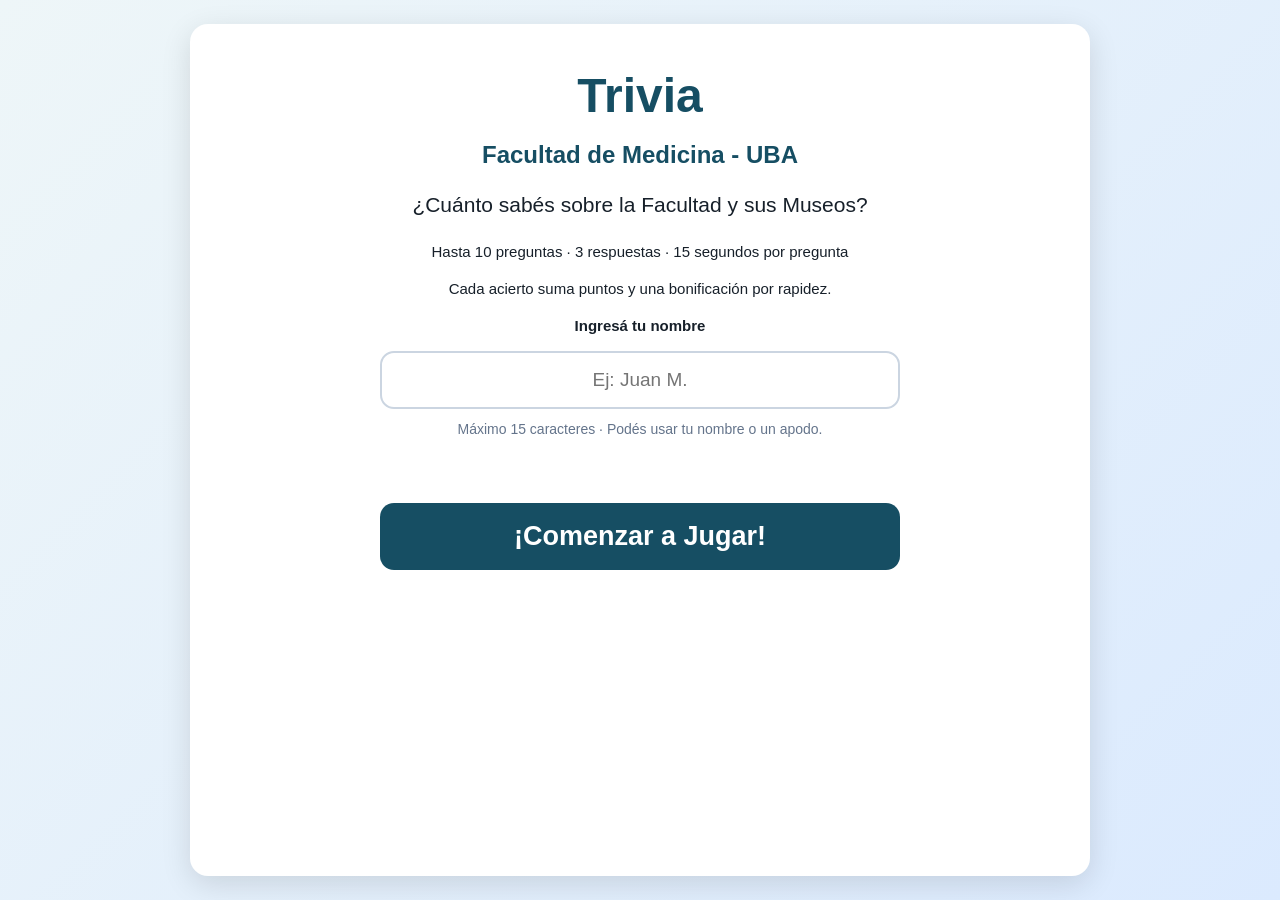
==== index.html @ 9e957a24 "mobil" ====
<!doctype html>
<html lang="es">
  <head>
    <meta charset="UTF-8" />
    <meta name="viewport" content="width=device-width, initial-scale=1.0" />
    <title>Trivia - Facultad de Medicina UBA y sus Museos</title>
    <link rel="stylesheet" href="style.css" />
  </head>
  <body>
    <!-- Pantalla 1: Ingreso de Nombre -->
    <div id="pantalla-inicio" class="pantalla">
      <h1>Trivia</h1>
      <h2><strong>Facultad de Medicina</strong> - UBA</h2>
      <p class="subtitulo">¿Cuánto sabés sobre la Facultad y sus Museos?</p>
      <p class="detalle-juego">
        Hasta 10 preguntas · 3 respuestas · 15 segundos por pregunta
      </p>
      <p class="detalle-juego">
        Cada acierto suma puntos y una bonificación por rapidez.
      </p>
      <p class="etiqueta-nombre"><strong>Ingresá tu nombre</strong></p>

      <input
        type="text"
        id="nombre-jugador"
        placeholder="Ej: Juan M."
        maxlength="15"
        minlength="2"
        autocomplete="nickname"
        aria-describedby="ayuda-nombre mensaje-nombre"
        required
      />
      <p id="ayuda-nombre" class="ayuda-nombre">
        Máximo 15 caracteres · Podés usar tu nombre o un apodo.
      </p>
      <p
        id="mensaje-nombre"
        class="mensaje-nombre"
        role="alert"
        aria-live="polite"
      ></p>
      <br />
      <button id="btn-comenzar">¡Comenzar a Jugar!</button>
    </div>

    <!-- Pantalla 2: El Juego (Oculto al inicio) -->
    <div id="pantalla-juego" class="pantalla" style="display: none">
      <div class="temporizador-pregunta">
        <div
          class="reloj-pregunta"
          role="timer"
          aria-label="Tiempo para responder"
        >
          <span id="tiempo-restante">15</span>
          <span class="unidad-tiempo">s</span>
        </div>
        <div
          class="barra-tiempo-contenedor"
          role="progressbar"
          aria-label="Tiempo restante"
          aria-valuemin="0"
          aria-valuemax="15"
          aria-valuenow="15"
        >
          <div id="barra-tiempo"></div>
        </div>
      </div>

      <div class="caja-pregunta">
        <h2 id="texto-pregunta">Pregunta aquí...</h2>
        <div id="contenedor-imagen">
          <p id="explicacion-texto" style="display: none"></p>
        </div>
        <div id="opciones-container">
          <!-- Los botones de opciones se cargan dinámicamente -->
        </div>
      </div>
      <footer class="pie-juego">
        <span id="info-jugador">Jugador: </span>
        <span id="info-puntaje">Puntaje: 0</span>
      </footer>
    </div>

    <!-- Pantalla 3: Resultado Final (Oculto al inicio) -->
    <div id="pantalla-final" class="pantalla" style="display: none">
      <h2 id="resultado-final"></h2>
      <p id="resultado-categoria"></p>
      <p id="resultado-detalle"></p>
      <p id="resultado-tiempo"></p>
      <p id="estado-guardado" role="status" aria-live="polite"></p>
      <button class="btn-secundario" id="btn-ver-ranking-tiempos-final">
        🏆 Ver Top 10 global
      </button>
    </div>

    <!-- Pantalla 4: Ranking global -->
    <div id="pantalla-ranking-tiempos" class="pantalla" style="display: none">
      <div class="ranking-encabezado">
        <div class="ranking-trofeo" aria-hidden="true">🏆</div>
        <h2>Top 10 global</h2>
        <p class="detalle-juego">Los mejores exploradores de todos los visitantes.</p>
      </div>

      <p id="estado-ranking-global" class="estado-ranking-global" role="status" aria-live="polite"></p>

      <div id="ranking-podio" class="ranking-podio"></div>
      <ol id="lista-ranking-tiempos" class="lista-ranking-global"></ol>

      <button class="btn-secundario" id="btn-volver-ranking-tiempos">
        Volver
      </button>
    </div>

    <script src="preguntas.js"></script>
  </body>
</html>
---- style.css ----
* {
  box-sizing: border-box;
}

:root {
  --azul: #164e63;
  --azul-secundario: #0e7490;
  --fondo: #eef6f8;
  --verde: #16a34a;
  --rojo: #dc2626;
  --gris: #e2e8f0;
  --texto: #17202a;
}

body {
  min-height: 100vh;
  margin: 0;
  padding: 24px 14px;
  background: linear-gradient(135deg, var(--fondo), #dbeafe);
  color: var(--texto);
  font-family: Arial, Helvetica, sans-serif;
}

.pantalla {
  width: min(100%, 900px);
  min-height: calc(100vh - 48px);
  margin: 0 auto;
  padding: clamp(18px, 4vw, 36px);
  border-radius: 18px;
  background: #fff;
  box-shadow: 0 8px 30px rgb(0 0 0 / 12%);
  text-align: center;
}

h1,
.pantalla > h2 {
  margin: 8px 0 18px;
  color: var(--azul);
}

h1 {
  font-size: clamp(30px, 7vw, 48px);
}

.pantalla p {
  font-size: clamp(17px, 3.5vw, 21px);
  line-height: 1.45;
}

.detalle-juego,
.etiqueta-nombre {
  font-size: 15px !important;
}

.etiqueta-nombre {
  margin-bottom: 4px;
}

#nombre-jugador {
  width: min(100%, 520px);
  margin: 10px 0;
  padding: 16px 18px;
  border: 2px solid #cbd5e1;
  border-radius: 14px;
  font: inherit;
  font-size: 19px;
  text-align: center;
}

#nombre-jugador:focus-visible,
button:focus-visible {
  outline: 3px solid #38bdf8;
  outline-offset: 3px;
}

.ayuda-nombre {
  margin: 0 auto 4px !important;
  color: #64748b;
  font-size: 14px !important;
}

.mensaje-nombre {
  width: min(100%, 520px);
  min-height: 22px;
  margin: 6px auto 0 !important;
  padding: 0 8px;
  font-size: 15px !important;
  font-weight: 700;
  line-height: 1.35;
}

.mensaje-nombre.error {
  color: var(--rojo);
}

.mensaje-nombre.exito {
  color: var(--verde);
}

#nombre-jugador:invalid {
  box-shadow: none;
}

button {
  border: 0;
  border-radius: 14px;
  cursor: pointer;
  font-family: inherit;
  touch-action: manipulation;
}

#btn-comenzar {
  display: block;
  width: min(100%, 520px);
  margin: 18px auto;
  padding: 18px 22px;
  background: var(--azul);
  color: #fff;
  font-size: clamp(20px, 4vw, 27px);
  font-weight: 700;
}

#btn-comenzar:hover {
  background: var(--azul-secundario);
}

.btn-secundario {
  display: block;
  width: min(100%, 520px);
  margin: 14px auto;
  padding: 14px 18px;
  background: var(--gris);
  color: var(--azul);
  font-size: 18px;
  font-weight: 700;
}

.btn-secundario:hover {
  background: #cbd5e1;
}

#pantalla-ranking-tiempos {
  max-width: 760px;
}

.ranking-encabezado {
  margin-bottom: 6px;
}

.ranking-trofeo {
  font-size: clamp(42px, 9vw, 64px);
  line-height: 1;
  margin-bottom: 4px;
}

.ranking-encabezado h2 {
  margin-bottom: 6px;
}

.ranking-podio {
  display: grid;
  grid-template-columns: repeat(3, 1fr);
  gap: 12px;
  align-items: end;
  width: min(100%, 700px);
  margin: 18px auto 20px;
}

.tarjeta-podio {
  padding: 16px 10px;
  border: 1px solid var(--gris);
  border-radius: 16px;
  background: #fff;
  box-shadow: 0 5px 16px rgba(0, 0, 0, 0.08);
  text-align: center;
}

.tarjeta-podio.puesto-1 {
  order: 2;
  transform: translateY(-8px);
  border-width: 2px;
}

.tarjeta-podio.puesto-2 {
  order: 1;
}

.tarjeta-podio.puesto-3 {
  order: 3;
}

.podio-medalla {
  font-size: 34px;
  line-height: 1.1;
}

.podio-puesto {
  margin-top: 3px;
  font-size: 12px;
  font-weight: 800;
  text-transform: uppercase;
  letter-spacing: 0.05em;
  opacity: 0.7;
}

.podio-nombre {
  margin-top: 7px;
  font-size: clamp(16px, 3.8vw, 20px);
  font-weight: 800;
  overflow-wrap: anywhere;
}

.podio-puntaje {
  margin-top: 5px;
  font-size: clamp(20px, 4.5vw, 27px);
  font-weight: 900;
}

.podio-detalle {
  margin-top: 3px;
  font-size: 13px;
  opacity: 0.72;
}

.lista-ranking-global {
  width: min(100%, 700px);
  margin: 10px auto 24px;
  padding: 0;
  list-style: none;
  text-align: left;
}

.fila-ranking-global {
  display: grid;
  grid-template-columns: 36px minmax(0, 1fr) auto;
  grid-template-areas:
    "pos nombre puntaje"
    "pos meta meta";
  column-gap: 10px;
  align-items: center;
  margin-bottom: 8px;
  padding: 10px 13px;
  border: 1px solid var(--gris);
  border-radius: 12px;
  background: rgba(255, 255, 255, 0.78);
}

.ranking-posicion {
  grid-area: pos;
  font-size: 19px;
  font-weight: 900;
  text-align: center;
}

.ranking-nombre {
  grid-area: nombre;
  min-width: 0;
  font-size: 17px;
  font-weight: 800;
  overflow-wrap: anywhere;
}

.ranking-puntaje {
  grid-area: puntaje;
  font-size: 17px;
  font-weight: 900;
  white-space: nowrap;
}

.ranking-meta {
  grid-area: meta;
  margin-top: 2px;
  padding-left: 0;
  font-size: 13px;
  opacity: 0.68;
}

@media (max-width: 560px) {
  .ranking-podio {
    gap: 7px;
  }

  .tarjeta-podio {
    padding: 12px 6px;
    border-radius: 12px;
  }

  .podio-medalla {
    font-size: 28px;
  }

  .podio-nombre {
    font-size: 15px;
  }

  .podio-puntaje {
    font-size: 19px;
  }

  .fila-ranking-global {
    grid-template-columns: 30px minmax(0, 1fr) auto;
    padding: 9px 10px;
  }
}

#contenedor-ranking {
  width: min(100%, 520px);
  margin: 30px auto 0;
  padding-top: 18px;
  border-top: 1px solid var(--gris);
  text-align: left;
}

#contenedor-ranking h3 {
  margin: 0 0 12px;
  color: var(--azul);
  font-size: 20px;
}

#lista-ranking {
  margin: 0;
  padding-left: 28px;
  font-size: 17px;
  line-height: 1.8;
}

#pantalla-juego {
  display: flex;
  flex-direction: column;
  align-items: stretch;
}

.temporizador-pregunta {
  display: flex;
  align-items: center;
  gap: 16px;
  margin-bottom: 18px;
}

.reloj-pregunta {
  display: flex;
  flex: 0 0 68px;
  width: 68px;
  height: 68px;
  align-items: center;
  justify-content: center;
  border: 3px solid var(--azul-secundario);
  border-radius: 50%;
  color: var(--azul);
  font-size: 27px;
  font-weight: 700;
  font-variant-numeric: tabular-nums;
  transition:
    border-color 150ms ease,
    color 150ms ease;
}

.unidad-tiempo {
  margin-left: 2px;
  font-size: 13px;
}

.reloj-pregunta.reloj-urgente {
  border-color: var(--rojo);
  color: var(--rojo);
}

.barra-tiempo-contenedor {
  flex: 1;
  min-width: 0;
  height: 14px;
  margin: 0;
  overflow: hidden;
  border: 1px solid #cbd5e1;
  border-radius: 999px;
  background: #e2e8f0;
}

#barra-tiempo {
  width: 100%;
  height: 100%;
  border-radius: inherit;
  background: var(--verde);
  transition:
    width 50ms linear,
    background-color 250ms ease;
}

.reloj-pregunta.reloj-urgente ~ .barra-tiempo-contenedor #barra-tiempo {
  background: var(--rojo);
}

.pie-juego {
  display: flex;
  justify-content: space-between;
  gap: 12px;
  margin-top: auto;
  padding-top: 18px;
  border-top: 1px solid var(--gris);
  color: var(--azul);
  font-size: clamp(17px, 4vw, 22px);
  font-weight: 700;
  text-align: left;
}

.caja-pregunta {
  padding-top: 10px;
}

#texto-pregunta {
  margin: 20px 0;
  font-size: clamp(24px, 5vw, 35px);
  line-height: 1.25;
}

#contenedor-imagen {
  display: flex;
  position: relative;
  min-height: 170px;
  max-height: 300px;
  margin: 16px 0;
  align-items: center;
  justify-content: center;
  overflow: hidden;
  border-radius: 18px;
  background: #e2e8f0;
}

#contenedor-imagen:not(.con-imagen):not(.toast-sin-imagen) {
  display: none;
}

#contenedor-imagen img {
  width: 100%;
  max-width: 100%;
  max-height: 300px !important;
  margin: 0 !important;
  object-fit: contain;
}

#opciones-container {
  display: grid;
  grid-template-columns: 1fr;
  gap: 14px;
}

.btn-opcion {
  width: 100%;
  min-height: 72px;
  padding: 17px;
  background: var(--gris);
  color: var(--texto);
  font-size: clamp(18px, 4vw, 24px);
  font-weight: 700;
  text-align: left;
  transition:
    background-color 150ms ease,
    color 150ms ease;
}

.btn-opcion:not(:disabled):hover {
  background: #cbd5e1;
}

.btn-opcion:disabled {
  cursor: default;
}

#explicacion-texto {
  position: absolute;
  z-index: 1;
  right: 12px;
  bottom: 12px;
  left: 12px;
  max-height: calc(100% - 16px);
  margin: 0;
  overflow-y: auto;
  padding: 10px 14px;
  border: 2px solid #f59e0b;
  border-left-width: 8px;
  border-radius: 14px;
  background: rgb(255 251 235 / 96%);
  box-shadow: 0 4px 14px rgb(0 0 0 / 28%);
  backdrop-filter: blur(6px);
  color: #713f12;
  font-size: clamp(15px, 3vw, 18px);
  font-weight: 600;
  line-height: 1.4;
  text-align: left;
}

#explicacion-texto::before {
  display: block;
  margin-bottom: 6px;
  color: #92400e;
  content: "💡 Explicación";
  font-size: 17px;
  font-weight: 700;
}

#resultado-final {
  width: min(100%, 680px);
  margin: 24px auto;
  color: var(--azul);
  font-size: clamp(25px, 5vw, 38px);
  font-weight: 700;
  line-height: 1.35;
}

#resultado-categoria {
  margin: 0 auto 12px;
  color: var(--azul-secundario);
  font-size: clamp(18px, 4vw, 23px);
  font-weight: 700;
}

#resultado-detalle {
  width: min(100%, 720px);
  margin: 0 auto 16px;
  padding: 16px 20px;
  border: 2px solid #a78bfa;
  border-radius: 16px;
  background: linear-gradient(135deg, #ede9fe, #ddd6fe);
  color: #4c1d95;
  font-size: clamp(18px, 4vw, 22px);
  font-weight: 800;
  box-shadow: 0 8px 20px rgb(109 40 217 / 12%);
}

#resultado-tiempo {
  margin: 0 auto 20px;
  color: var(--azul);
  font-size: clamp(18px, 4vw, 22px);
  font-weight: 700;
}

@media (min-width: 650px) {
  #opciones-container {
    grid-template-columns: 1fr 1fr;
  }

  .btn-opcion:last-child {
    grid-column: 1 / -1;
  }
}

@media (max-width: 600px) {
  body {
    min-height: 100dvh;
    padding: 6px 8px;
  }

  .pantalla {
    min-height: calc(100vh - 12px);
    min-height: calc(100dvh - 12px);
    padding: 12px 10px;
  }

  #pantalla-juego {
    height: calc(100vh - 12px);
    height: calc(100dvh - 12px);
    min-height: 0;
    overflow: hidden;
    padding: 8px;
  }

  .temporizador-pregunta {
    flex: 0 0 auto;
    gap: 8px;
    margin-bottom: 4px;
  }

  .reloj-pregunta {
    flex-basis: 42px;
    width: 42px;
    height: 42px;
    border-width: 2px;
    font-size: 18px;
  }

  .caja-pregunta {
    display: flex;
    flex: 1 1 auto;
    min-height: 0;
    flex-direction: column;
    padding-top: 0;
  }

  #texto-pregunta {
    flex: 0 0 auto;
    margin: 4px 0 6px;
    font-size: clamp(18px, 4.5vw, 24px);
    line-height: 1.15;
  }

  #contenedor-imagen {
    flex: 1 1 110px;
    height: auto;
    min-height: 90px;
    max-height: none;
    margin: 0 0 6px;
  }

  #contenedor-imagen img {
    max-height: calc(100% - 8px) !important;
  }

  #explicacion-texto {
    right: 6px;
    bottom: 6px;
    left: 6px;
    padding: 8px 10px;
    font-size: 15px;
    line-height: 1.3;
  }

  #opciones-container {
    flex: 0 0 auto;
    grid-template-columns: 1fr 1fr;
    gap: 6px;
  }

  .btn-opcion:last-child {
    grid-column: 1 / -1;
  }

  .btn-opcion {
    min-height: 44px;
    padding: 8px 10px;
    font-size: clamp(14px, 3.8vw, 18px);
  }

  .pie-juego {
    flex: 0 0 auto;
    margin-top: 4px;
    padding-top: 6px;
    font-size: 14px;
  }
}

@media (max-width: 600px) and (max-height: 700px) {
  #contenedor-imagen {
    min-height: 72px;
    flex-basis: 72px;
  }

  .btn-opcion {
    min-height: 40px;
    padding: 6px 8px;
  }

  #texto-pregunta {
    font-size: clamp(17px, 4vw, 21px);
  }
}

.estado-ranking-global {
  min-height: 1.5em;
  margin: 8px 0 12px;
  font-size: 0.95rem;
  opacity: 0.85;
}
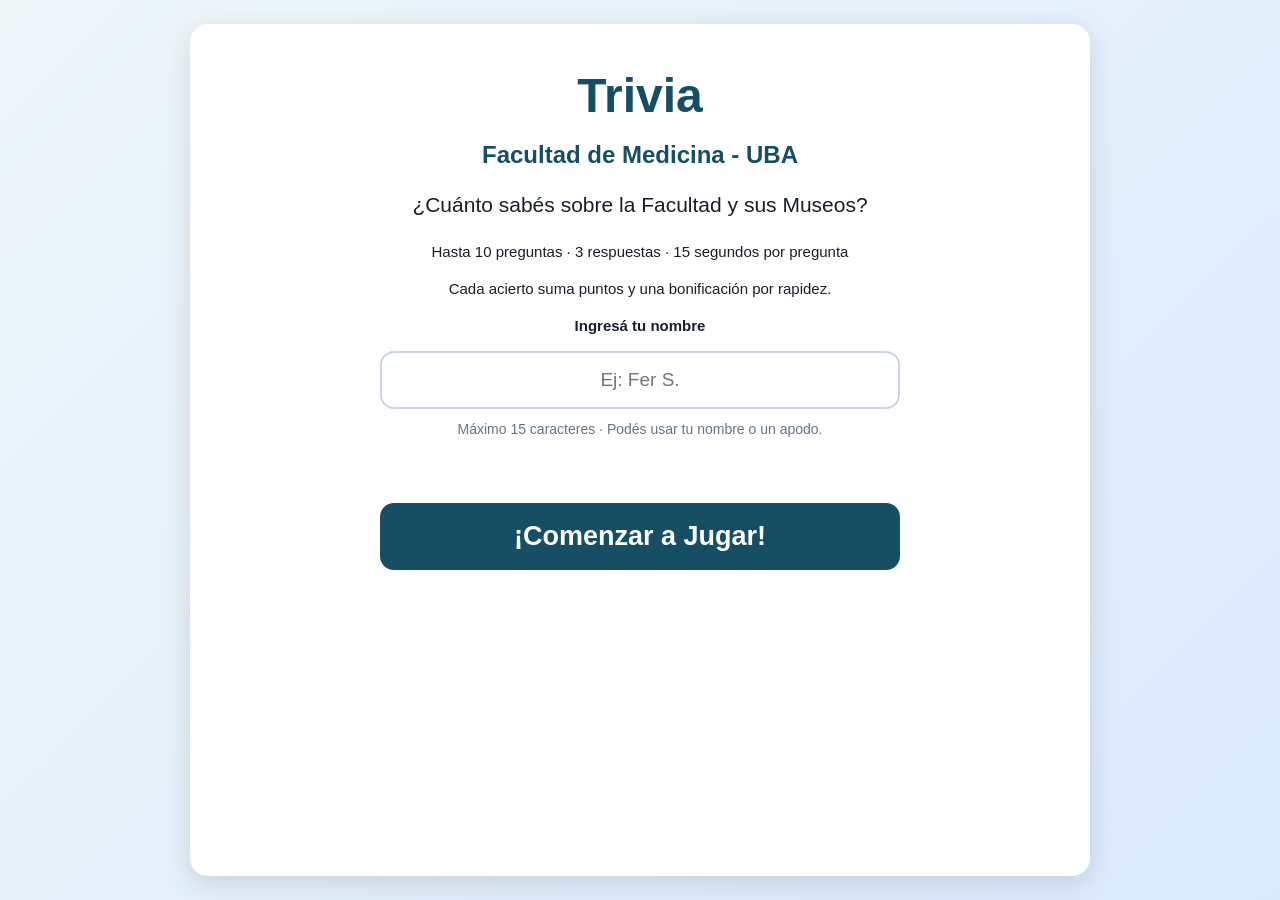
==== commit b31ba3bc: "nombre" ====
--- a/index.html
+++ b/index.html
@@ -23,7 +23,7 @@
       <input
         type="text"
         id="nombre-jugador"
-        placeholder="Ej: Juan M."
+        placeholder="Ej: Fer S."
         maxlength="15"
         minlength="2"
         autocomplete="nickname"
@@ -98,10 +98,17 @@
       <div class="ranking-encabezado">
         <div class="ranking-trofeo" aria-hidden="true">🏆</div>
         <h2>Top 10 global</h2>
-        <p class="detalle-juego">Los mejores exploradores de todos los visitantes.</p>
+        <p class="detalle-juego">
+          Los mejores exploradores de todos los visitantes.
+        </p>
       </div>
 
-      <p id="estado-ranking-global" class="estado-ranking-global" role="status" aria-live="polite"></p>
+      <p
+        id="estado-ranking-global"
+        class="estado-ranking-global"
+        role="status"
+        aria-live="polite"
+      ></p>
 
       <div id="ranking-podio" class="ranking-podio"></div>
       <ol id="lista-ranking-tiempos" class="lista-ranking-global"></ol>
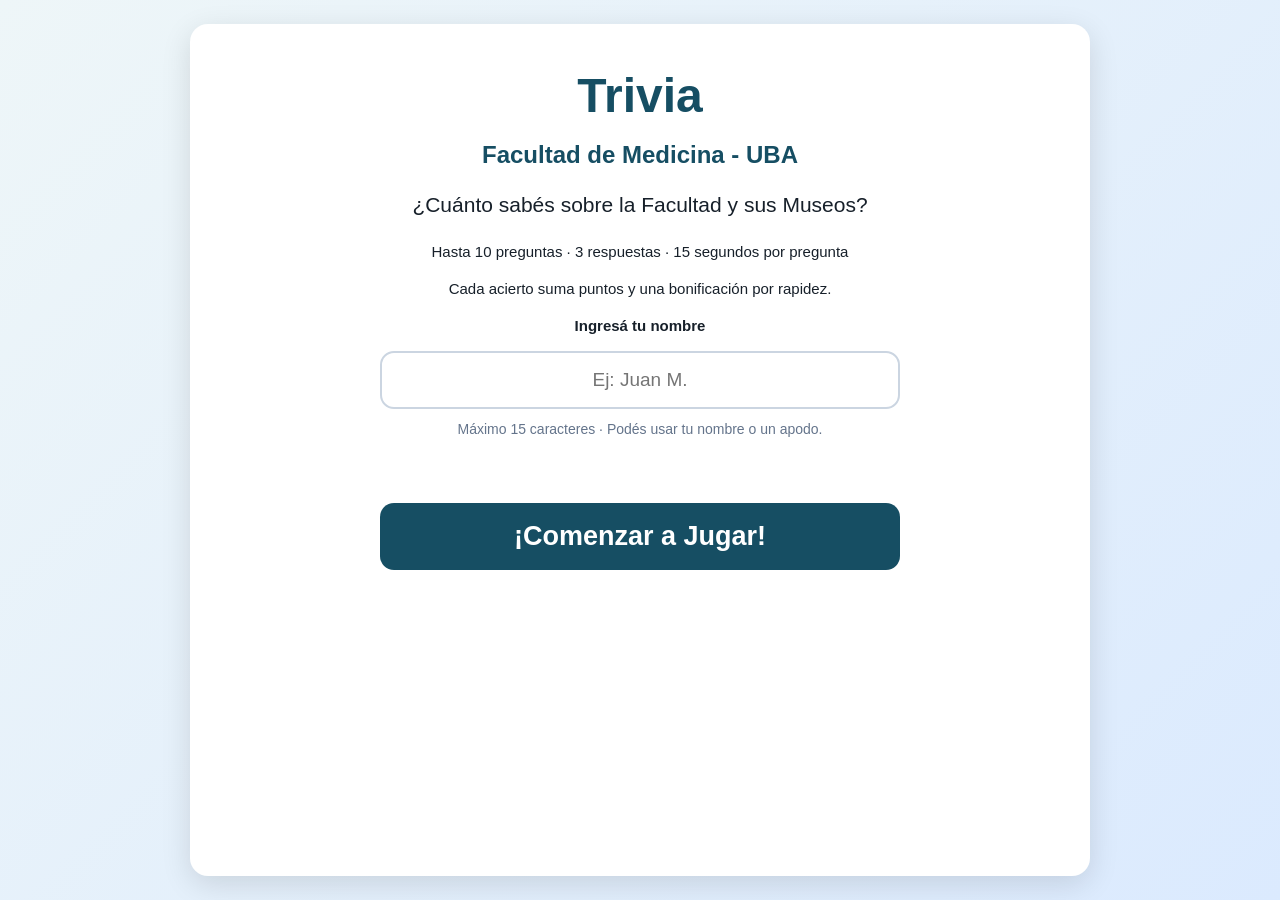
==== commit ebd8a0c9: "subi la publicidad" ====
--- a/index.html
+++ b/index.html
@@ -23,7 +23,7 @@
       <input
         type="text"
         id="nombre-jugador"
-        placeholder="Ej: Fer S."
+        placeholder="Ej: Juan M."
         maxlength="15"
         minlength="2"
         autocomplete="nickname"
@@ -98,17 +98,10 @@
       <div class="ranking-encabezado">
         <div class="ranking-trofeo" aria-hidden="true">🏆</div>
         <h2>Top 10 global</h2>
-        <p class="detalle-juego">
-          Los mejores exploradores de todos los visitantes.
-        </p>
+        <p class="detalle-juego">Los mejores exploradores de todos los visitantes.</p>
       </div>
 
-      <p
-        id="estado-ranking-global"
-        class="estado-ranking-global"
-        role="status"
-        aria-live="polite"
-      ></p>
+      <p id="estado-ranking-global" class="estado-ranking-global" role="status" aria-live="polite"></p>
 
       <div id="ranking-podio" class="ranking-podio"></div>
       <ol id="lista-ranking-tiempos" class="lista-ranking-global"></ol>
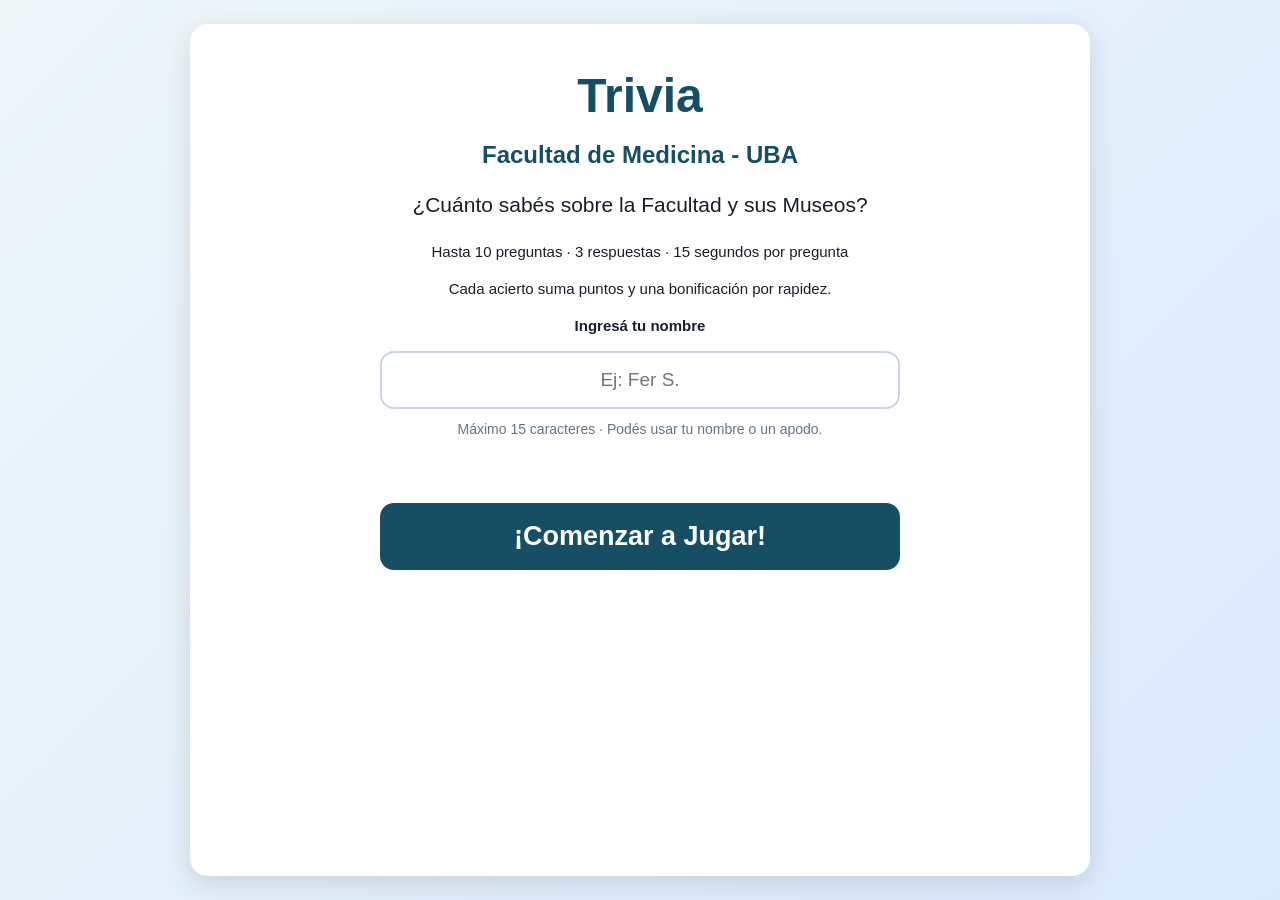
==== commit 6398202f: "Fer" ====
--- a/index.html
+++ b/index.html
@@ -23,7 +23,7 @@
       <input
         type="text"
         id="nombre-jugador"
-        placeholder="Ej: Juan M."
+        placeholder="Ej: Fer S."
         maxlength="15"
         minlength="2"
         autocomplete="nickname"
@@ -98,10 +98,17 @@
       <div class="ranking-encabezado">
         <div class="ranking-trofeo" aria-hidden="true">🏆</div>
         <h2>Top 10 global</h2>
-        <p class="detalle-juego">Los mejores exploradores de todos los visitantes.</p>
+        <p class="detalle-juego">
+          Los mejores exploradores de todos los visitantes.
+        </p>
       </div>
 
-      <p id="estado-ranking-global" class="estado-ranking-global" role="status" aria-live="polite"></p>
+      <p
+        id="estado-ranking-global"
+        class="estado-ranking-global"
+        role="status"
+        aria-live="polite"
+      ></p>
 
       <div id="ranking-podio" class="ranking-podio"></div>
       <ol id="lista-ranking-tiempos" class="lista-ranking-global"></ol>
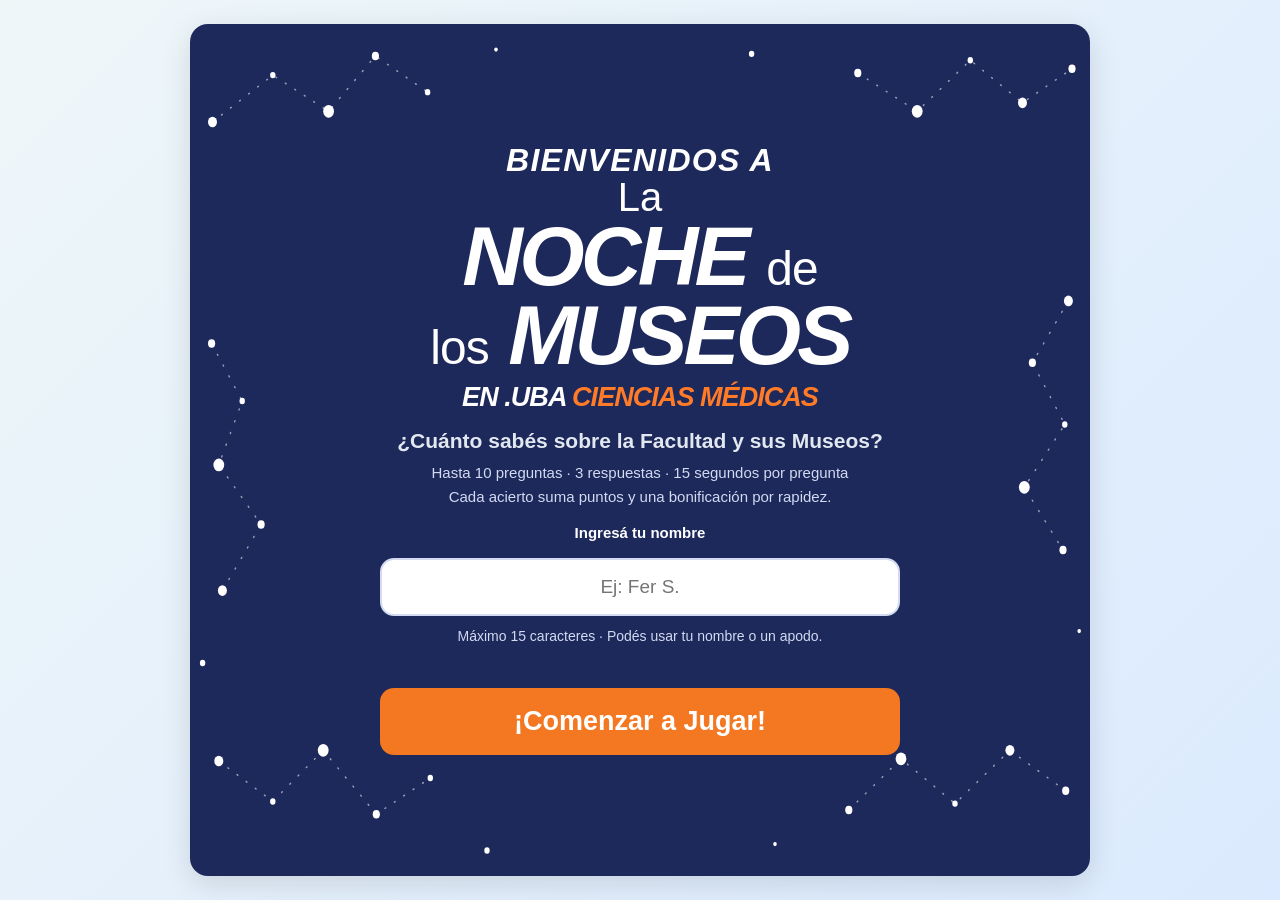
==== commit f1efae4d: "cartel de bienvenida" ====
--- a/index.html
+++ b/index.html
@@ -9,38 +9,100 @@
   <body>
     <!-- Pantalla 1: Ingreso de Nombre -->
     <div id="pantalla-inicio" class="pantalla">
-      <h1>Trivia</h1>
-      <h2><strong>Facultad de Medicina</strong> - UBA</h2>
-      <p class="subtitulo">¿Cuánto sabés sobre la Facultad y sus Museos?</p>
-      <p class="detalle-juego">
-        Hasta 10 preguntas · 3 respuestas · 15 segundos por pregunta
-      </p>
-      <p class="detalle-juego">
-        Cada acierto suma puntos y una bonificación por rapidez.
-      </p>
-      <p class="etiqueta-nombre"><strong>Ingresá tu nombre</strong></p>
+      <svg
+        class="constelaciones-bienvenida"
+        viewBox="0 0 1000 800"
+        preserveAspectRatio="none"
+        aria-hidden="true"
+        focusable="false"
+      >
+        <g class="lineas-constelacion">
+          <path d="M25 92 92 48 154 82 206 30 264 64" />
+          <path d="M742 46 808 82 867 34 925 74 980 42" />
+          <path d="M24 300 58 354 32 414 79 470 36 532" />
+          <path d="M976 260 936 318 972 376 927 435 970 494" />
+          <path d="M32 692 92 730 148 682 207 742 267 708" />
+          <path d="M732 738 790 690 850 732 911 682 973 720" />
+        </g>
+        <g class="estrellas-constelacion">
+          <circle cx="25" cy="92" r="5" />
+          <circle cx="92" cy="48" r="3" />
+          <circle cx="154" cy="82" r="6" />
+          <circle cx="206" cy="30" r="4" />
+          <circle cx="264" cy="64" r="3" />
+          <circle cx="742" cy="46" r="4" />
+          <circle cx="808" cy="82" r="6" />
+          <circle cx="867" cy="34" r="3" />
+          <circle cx="925" cy="74" r="5" />
+          <circle cx="980" cy="42" r="4" />
+          <circle cx="24" cy="300" r="4" />
+          <circle cx="58" cy="354" r="3" />
+          <circle cx="32" cy="414" r="6" />
+          <circle cx="79" cy="470" r="4" />
+          <circle cx="36" cy="532" r="5" />
+          <circle cx="976" cy="260" r="5" />
+          <circle cx="936" cy="318" r="4" />
+          <circle cx="972" cy="376" r="3" />
+          <circle cx="927" cy="435" r="6" />
+          <circle cx="970" cy="494" r="4" />
+          <circle cx="32" cy="692" r="5" />
+          <circle cx="92" cy="730" r="3" />
+          <circle cx="148" cy="682" r="6" />
+          <circle cx="207" cy="742" r="4" />
+          <circle cx="267" cy="708" r="3" />
+          <circle cx="732" cy="738" r="4" />
+          <circle cx="790" cy="690" r="6" />
+          <circle cx="850" cy="732" r="3" />
+          <circle cx="911" cy="682" r="5" />
+          <circle cx="973" cy="720" r="4" />
+          <circle cx="340" cy="24" r="2" />
+          <circle cx="624" cy="28" r="3" />
+          <circle cx="14" cy="600" r="3" />
+          <circle cx="988" cy="570" r="2" />
+          <circle cx="330" cy="776" r="3" />
+          <circle cx="650" cy="770" r="2" />
+        </g>
+      </svg>
+      <div class="contenido-bienvenida">
+        <h1 class="titulo-bienvenida">
+          <span class="titulo-intro">BIENVENIDOS A</span>
+          <span class="titulo-la">La</span>
+          <span class="titulo-noche">NOCHE <span class="titulo-de">de</span></span>
+          <span class="titulo-museos"><span class="titulo-los">los</span> MUSEOS</span>
+          <span class="titulo-institucion">EN .UBA <span>CIENCIAS MÉDICAS</span></span>
+        </h1>
+        <p class="subtitulo">
+          ¿Cuánto sabés sobre la Facultad y sus Museos?
+        </p>
+        <p class="detalle-juego">
+          Hasta 10 preguntas · 3 respuestas · 15 segundos por pregunta
+        </p>
+        <p class="detalle-juego">
+          Cada acierto suma puntos y una bonificación por rapidez.
+        </p>
+        <p class="etiqueta-nombre"><strong>Ingresá tu nombre</strong></p>
 
-      <input
-        type="text"
-        id="nombre-jugador"
-        placeholder="Ej: Fer S."
-        maxlength="15"
-        minlength="2"
-        autocomplete="nickname"
-        aria-describedby="ayuda-nombre mensaje-nombre"
-        required
-      />
-      <p id="ayuda-nombre" class="ayuda-nombre">
-        Máximo 15 caracteres · Podés usar tu nombre o un apodo.
-      </p>
-      <p
-        id="mensaje-nombre"
-        class="mensaje-nombre"
-        role="alert"
-        aria-live="polite"
-      ></p>
-      <br />
-      <button id="btn-comenzar">¡Comenzar a Jugar!</button>
+        <input
+          type="text"
+          id="nombre-jugador"
+          placeholder="Ej: Fer S."
+          maxlength="15"
+          minlength="2"
+          autocomplete="nickname"
+          aria-describedby="ayuda-nombre mensaje-nombre"
+          required
+        />
+        <p id="ayuda-nombre" class="ayuda-nombre">
+          Máximo 15 caracteres · Podés usar tu nombre o un apodo.
+        </p>
+        <p
+          id="mensaje-nombre"
+          class="mensaje-nombre"
+          role="alert"
+          aria-live="polite"
+        ></p>
+        <button id="btn-comenzar">¡Comenzar a Jugar!</button>
+      </div>
     </div>
 
     <!-- Pantalla 2: El Juego (Oculto al inicio) -->
--- a/style.css
+++ b/style.css
@@ -660,3 +660,153 @@
   font-size: 0.95rem;
   opacity: 0.85;
 }
+
+#pantalla-inicio {
+  display: grid;
+  position: relative;
+  isolation: isolate;
+  overflow: hidden;
+  place-items: center;
+  background: #1d285b;
+  color: #fff;
+}
+
+.constelaciones-bienvenida {
+  position: absolute;
+  inset: 0;
+  width: 100%;
+  height: 100%;
+  pointer-events: none;
+}
+
+.lineas-constelacion {
+  fill: none;
+  stroke: rgb(255 255 255 / 55%);
+  stroke-dasharray: 1 11;
+  stroke-linecap: round;
+  stroke-width: 1.5;
+}
+
+.estrellas-constelacion {
+  fill: #fff;
+}
+
+.contenido-bienvenida {
+  position: relative;
+  width: min(100%, 740px);
+}
+
+.titulo-bienvenida {
+  display: flex;
+  flex-direction: column;
+  align-items: center;
+  margin: 0 0 16px;
+  color: #fff;
+  font-family: "Arial Black", Arial, Helvetica, sans-serif;
+  font-style: italic;
+  font-weight: 900;
+  line-height: 0.94;
+  text-align: center;
+}
+
+.titulo-intro {
+  margin-bottom: 4px;
+  font-size: clamp(20px, 3.3vw, 32px);
+  letter-spacing: 0.04em;
+}
+
+.titulo-la {
+  font-family: Arial, Helvetica, sans-serif;
+  font-size: clamp(26px, 4vw, 40px);
+  font-style: normal;
+  font-weight: 400;
+}
+
+.titulo-noche,
+.titulo-museos {
+  font-size: clamp(46px, 9vw, 84px);
+  letter-spacing: -0.045em;
+  white-space: nowrap;
+}
+
+.titulo-de,
+.titulo-los {
+  font-family: Arial, Helvetica, sans-serif;
+  font-size: 0.57em;
+  font-style: normal;
+  font-weight: 400;
+  letter-spacing: -0.02em;
+}
+
+.titulo-institucion {
+  margin-top: 10px;
+  font-size: clamp(17px, 3.1vw, 27px);
+  letter-spacing: -0.035em;
+  white-space: nowrap;
+}
+
+.titulo-institucion span {
+  color: #ff7b28;
+}
+
+#pantalla-inicio .subtitulo {
+  margin: 12px 0 6px;
+  color: #e2e8f0;
+  font-weight: 700;
+}
+
+#pantalla-inicio .detalle-juego {
+  margin: 2px 0;
+  color: #d3daf1;
+}
+
+#pantalla-inicio .etiqueta-nombre {
+  margin: 14px 0 4px;
+  color: #fff;
+}
+
+#pantalla-inicio #nombre-jugador {
+  border-color: #d3daf1;
+}
+
+#pantalla-inicio #nombre-jugador:focus-visible,
+#pantalla-inicio button:focus-visible {
+  outline-color: #ff9a54;
+}
+
+#pantalla-inicio .ayuda-nombre {
+  color: #d3daf1;
+}
+
+#pantalla-inicio .mensaje-nombre.error {
+  color: #ffaaa6;
+}
+
+#pantalla-inicio .mensaje-nombre.exito {
+  color: #a7f3d0;
+}
+
+#pantalla-inicio #btn-comenzar {
+  margin: 14px auto 0;
+  background: #f47721;
+}
+
+#pantalla-inicio #btn-comenzar:hover {
+  background: #df6414;
+}
+
+@media (max-width: 420px) {
+  #pantalla-inicio {
+    padding-right: 18px;
+    padding-left: 18px;
+  }
+
+  .titulo-noche,
+  .titulo-museos {
+    font-size: clamp(40px, 10.5vw, 46px);
+  }
+
+  .titulo-institucion {
+    font-size: clamp(15px, 4.1vw, 17px);
+  }
+}
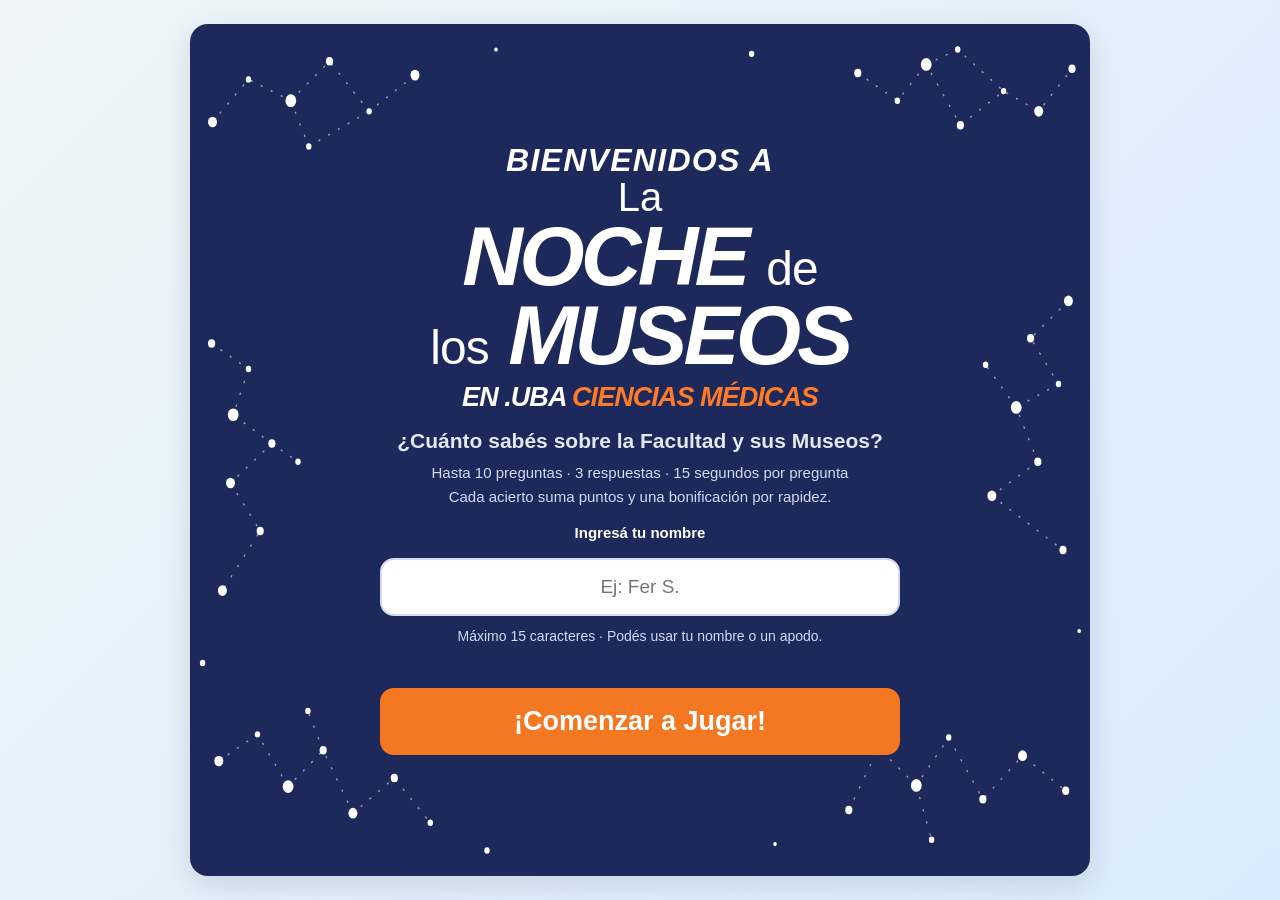
==== commit c31f5a28: "le agregue constelaciones estrellas" ====
--- a/index.html
+++ b/index.html
@@ -17,44 +17,61 @@
         focusable="false"
       >
         <g class="lineas-constelacion">
-          <path d="M25 92 92 48 154 82 206 30 264 64" />
-          <path d="M742 46 808 82 867 34 925 74 980 42" />
-          <path d="M24 300 58 354 32 414 79 470 36 532" />
-          <path d="M976 260 936 318 972 376 927 435 970 494" />
-          <path d="M32 692 92 730 148 682 207 742 267 708" />
-          <path d="M732 738 790 690 850 732 911 682 973 720" />
+          <path d="M25 92 65 52 112 72 155 35 199 82 250 48M112 72 132 115 199 82" />
+          <path d="M742 46 786 72 818 38 856 95 904 63 943 82 980 42M818 38 853 24 904 63" />
+          <path d="M24 300 65 324 48 367 91 394 45 431 78 476 36 532M91 394 120 411" />
+          <path d="M976 260 934 295 965 338 918 360 942 411 891 443 970 494M918 360 884 320" />
+          <path d="M32 692 75 667 109 716 148 682 181 741 227 708 267 750M148 682 131 645" />
+          <path d="M732 738 765 680 807 715 843 670 881 728 925 687 973 720M807 715 824 766" />
         </g>
         <g class="estrellas-constelacion">
           <circle cx="25" cy="92" r="5" />
-          <circle cx="92" cy="48" r="3" />
-          <circle cx="154" cy="82" r="6" />
-          <circle cx="206" cy="30" r="4" />
-          <circle cx="264" cy="64" r="3" />
+          <circle cx="65" cy="52" r="3" />
+          <circle cx="112" cy="72" r="6" />
+          <circle cx="155" cy="35" r="4" />
+          <circle cx="199" cy="82" r="3" />
+          <circle cx="250" cy="48" r="5" />
+          <circle cx="132" cy="115" r="3" />
           <circle cx="742" cy="46" r="4" />
-          <circle cx="808" cy="82" r="6" />
-          <circle cx="867" cy="34" r="3" />
-          <circle cx="925" cy="74" r="5" />
+          <circle cx="786" cy="72" r="3" />
+          <circle cx="818" cy="38" r="6" />
+          <circle cx="856" cy="95" r="4" />
+          <circle cx="904" cy="63" r="3" />
+          <circle cx="943" cy="82" r="5" />
           <circle cx="980" cy="42" r="4" />
+          <circle cx="853" cy="24" r="3" />
           <circle cx="24" cy="300" r="4" />
-          <circle cx="58" cy="354" r="3" />
-          <circle cx="32" cy="414" r="6" />
-          <circle cx="79" cy="470" r="4" />
+          <circle cx="65" cy="324" r="3" />
+          <circle cx="48" cy="367" r="6" />
+          <circle cx="91" cy="394" r="4" />
+          <circle cx="45" cy="431" r="5" />
+          <circle cx="78" cy="476" r="4" />
           <circle cx="36" cy="532" r="5" />
+          <circle cx="120" cy="411" r="3" />
           <circle cx="976" cy="260" r="5" />
-          <circle cx="936" cy="318" r="4" />
-          <circle cx="972" cy="376" r="3" />
-          <circle cx="927" cy="435" r="6" />
+          <circle cx="934" cy="295" r="4" />
+          <circle cx="965" cy="338" r="3" />
+          <circle cx="918" cy="360" r="6" />
+          <circle cx="942" cy="411" r="4" />
+          <circle cx="891" cy="443" r="5" />
           <circle cx="970" cy="494" r="4" />
+          <circle cx="884" cy="320" r="3" />
           <circle cx="32" cy="692" r="5" />
-          <circle cx="92" cy="730" r="3" />
-          <circle cx="148" cy="682" r="6" />
-          <circle cx="207" cy="742" r="4" />
-          <circle cx="267" cy="708" r="3" />
+          <circle cx="75" cy="667" r="3" />
+          <circle cx="109" cy="716" r="6" />
+          <circle cx="148" cy="682" r="4" />
+          <circle cx="181" cy="741" r="5" />
+          <circle cx="227" cy="708" r="4" />
+          <circle cx="267" cy="750" r="3" />
+          <circle cx="131" cy="645" r="3" />
           <circle cx="732" cy="738" r="4" />
-          <circle cx="790" cy="690" r="6" />
-          <circle cx="850" cy="732" r="3" />
-          <circle cx="911" cy="682" r="5" />
+          <circle cx="765" cy="680" r="5" />
+          <circle cx="807" cy="715" r="6" />
+          <circle cx="843" cy="670" r="3" />
+          <circle cx="881" cy="728" r="4" />
+          <circle cx="925" cy="687" r="5" />
           <circle cx="973" cy="720" r="4" />
+          <circle cx="824" cy="766" r="3" />
           <circle cx="340" cy="24" r="2" />
           <circle cx="624" cy="28" r="3" />
           <circle cx="14" cy="600" r="3" />
@@ -153,6 +170,12 @@
       <button class="btn-secundario" id="btn-ver-ranking-tiempos-final">
         🏆 Ver Top 10 global
       </button>
+      <footer class="banner-institucional">
+        <img
+          src="imagenes/banner-noche-museos.svg"
+          alt="La Noche de los Museos 2026 · .UBA Ciencias Médicas"
+        />
+      </footer>
     </div>
 
     <!-- Pantalla 4: Ranking global -->
@@ -178,6 +201,12 @@
       <button class="btn-secundario" id="btn-volver-ranking-tiempos">
         Volver
       </button>
+      <footer class="banner-institucional">
+        <img
+          src="imagenes/banner-noche-museos.svg"
+          alt="La Noche de los Museos 2026 · .UBA Ciencias Médicas"
+        />
+      </footer>
     </div>
 
     <script src="preguntas.js"></script>
--- a/style.css
+++ b/style.css
@@ -140,7 +140,21 @@
 }
 
 #pantalla-ranking-tiempos {
+  display: flex;
+  flex-direction: column;
+  align-items: center;
   max-width: 760px;
+  color: var(--azul);
+  font-family: Arial, Helvetica, sans-serif;
+}
+
+#pantalla-ranking-tiempos #btn-volver-ranking-tiempos {
+  background: #f47721;
+  color: #fff;
+}
+
+#pantalla-ranking-tiempos #btn-volver-ranking-tiempos:hover {
+  background: #df6414;
 }
 
 .ranking-encabezado {
@@ -409,7 +423,11 @@
 
 #texto-pregunta {
   margin: 20px 0;
+  color: #1d285b;
+  font-family: "Arial Black", Arial, Helvetica, sans-serif;
   font-size: clamp(24px, 5vw, 35px);
+  font-style: normal;
+  font-weight: 900;
   line-height: 1.25;
 }
 
@@ -449,9 +467,11 @@
   min-height: 72px;
   padding: 17px;
   background: var(--gris);
-  color: var(--texto);
+  color: #1d285b;
+  font-family: "Arial Black", Arial, Helvetica, sans-serif;
   font-size: clamp(18px, 4vw, 24px);
-  font-weight: 700;
+  font-style: normal;
+  font-weight: 900;
   text-align: left;
   transition:
     background-color 150ms ease,
@@ -482,7 +502,7 @@
   background: rgb(255 251 235 / 96%);
   box-shadow: 0 4px 14px rgb(0 0 0 / 28%);
   backdrop-filter: blur(6px);
-  color: #713f12;
+  color: #f47721;
   font-size: clamp(15px, 3vw, 18px);
   font-weight: 600;
   line-height: 1.4;
@@ -492,7 +512,7 @@
 #explicacion-texto::before {
   display: block;
   margin-bottom: 6px;
-  color: #92400e;
+  color: #f47721;
   content: "💡 Explicación";
   font-size: 17px;
   font-weight: 700;
@@ -502,6 +522,7 @@
   width: min(100%, 680px);
   margin: 24px auto;
   color: var(--azul);
+  font-family: Arial, Helvetica, sans-serif;
   font-size: clamp(25px, 5vw, 38px);
   font-weight: 700;
   line-height: 1.35;
@@ -509,7 +530,8 @@
 
 #resultado-categoria {
   margin: 0 auto 12px;
-  color: var(--azul-secundario);
+  color: var(--azul);
+  font-family: Arial, Helvetica, sans-serif;
   font-size: clamp(18px, 4vw, 23px);
   font-weight: 700;
 }
@@ -518,20 +540,49 @@
   width: min(100%, 720px);
   margin: 0 auto 16px;
   padding: 16px 20px;
-  border: 2px solid #a78bfa;
+  border: 2px solid var(--gris);
   border-radius: 16px;
-  background: linear-gradient(135deg, #ede9fe, #ddd6fe);
-  color: #4c1d95;
+  background: var(--gris);
+  color: var(--azul);
+  font-family: Arial, Helvetica, sans-serif;
   font-size: clamp(18px, 4vw, 22px);
   font-weight: 800;
-  box-shadow: 0 8px 20px rgb(109 40 217 / 12%);
+  box-shadow: 0 8px 20px rgb(23 32 42 / 12%);
+}
+
+#pantalla-final #btn-ver-ranking-tiempos-final {
+  background: #f47721;
+  color: #fff;
+}
+
+#pantalla-final #btn-ver-ranking-tiempos-final:hover {
+  background: #df6414;
 }
 
 #resultado-tiempo {
   margin: 0 auto 20px;
   color: var(--azul);
+  font-family: Arial, Helvetica, sans-serif;
   font-size: clamp(18px, 4vw, 22px);
   font-weight: 700;
+}
+
+#pantalla-final {
+  display: flex;
+  flex-direction: column;
+  align-items: center;
+}
+
+.banner-institucional {
+  width: 100%;
+  margin-top: auto;
+}
+
+.banner-institucional img {
+  display: block;
+  width: min(100%, 760px);
+  height: auto;
+  margin: 0 auto;
 }
 
 @media (min-width: 650px) {
@@ -554,6 +605,11 @@
     min-height: calc(100vh - 12px);
     min-height: calc(100dvh - 12px);
     padding: 12px 10px;
+  }
+
+  #pantalla-final {
+    min-height: calc(100vh - 12px);
+    min-height: calc(100dvh - 12px);
   }
 
   #pantalla-juego {
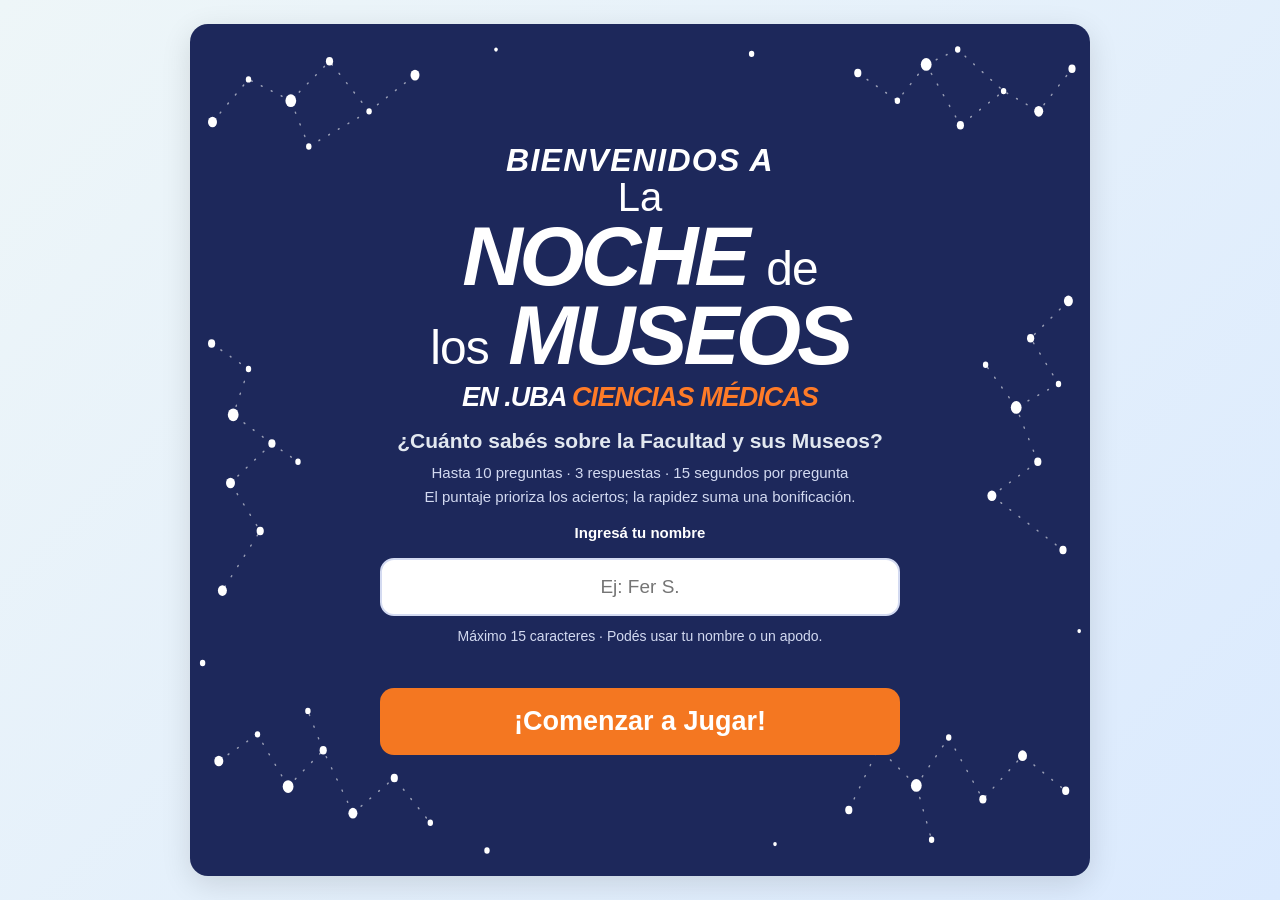
==== commit e4fc1855: "pumtaje" ====
--- a/index.html
+++ b/index.html
@@ -95,7 +95,7 @@
           Hasta 10 preguntas · 3 respuestas · 15 segundos por pregunta
         </p>
         <p class="detalle-juego">
-          Cada acierto suma puntos y una bonificación por rapidez.
+          El puntaje prioriza los aciertos; la rapidez suma una bonificación.
         </p>
         <p class="etiqueta-nombre"><strong>Ingresá tu nombre</strong></p>
 
